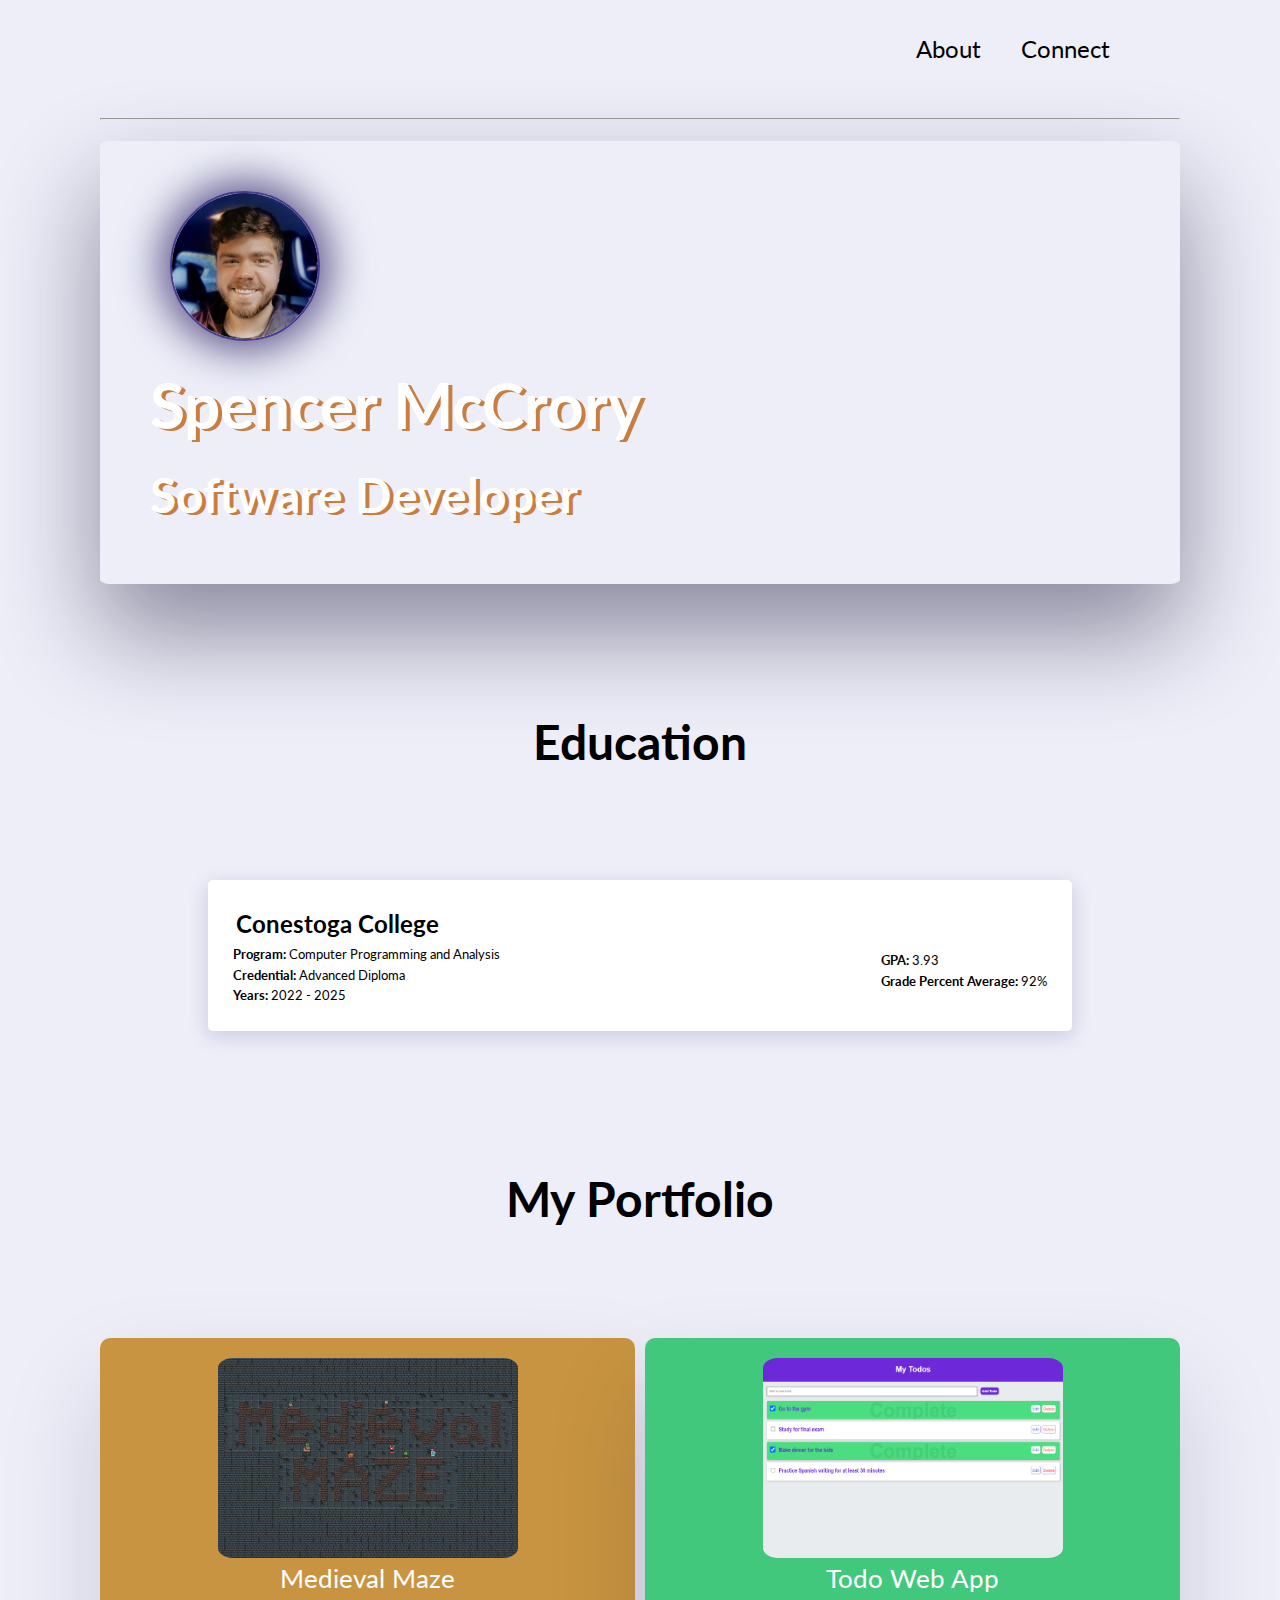
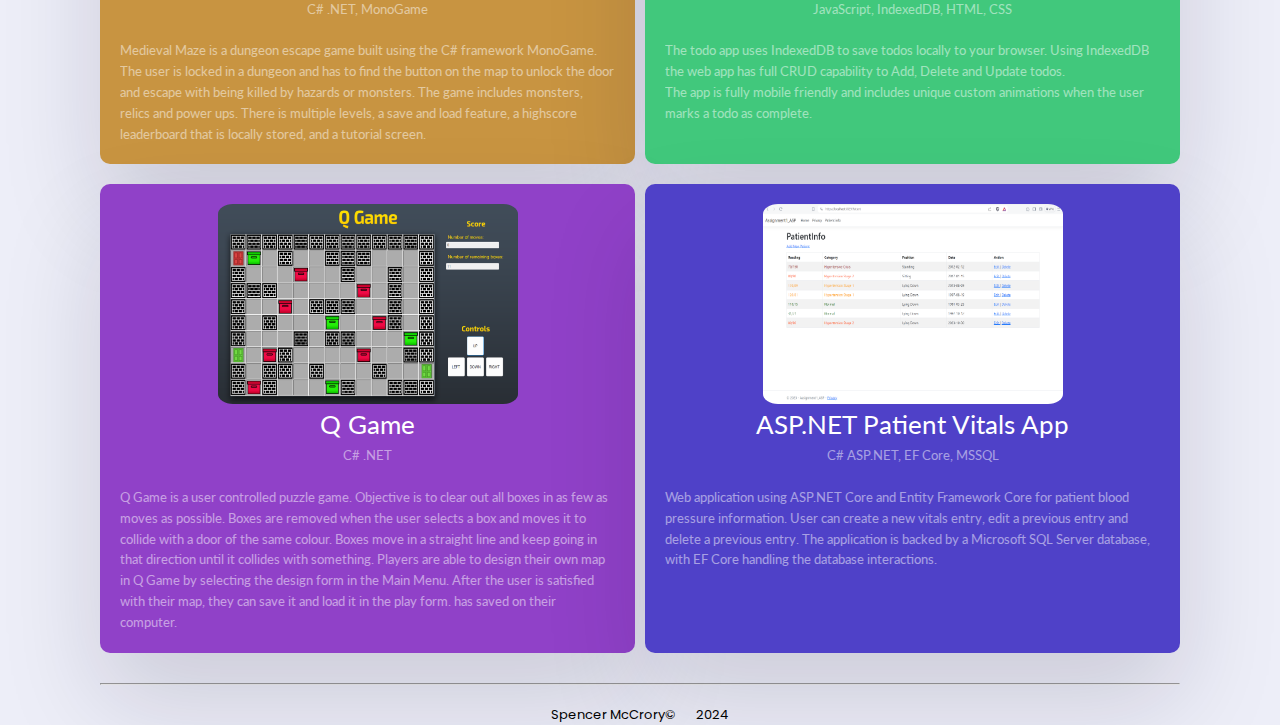
==== index.html @ ac6a8a07 "Add files via upload" ====
<!DOCTYPE html>
<html lang="en">
  <head>
    <meta charset="UTF-8" />
    <meta http-equiv="X-UA-Compatible" content="IE=edge" />
    <meta name="viewport" content="width=device-width, initial-scale=1.0" />
    <title>Spencer McCrory - Portfolio</title>
    <link rel="stylesheet" href="./styles/style.css" />
    <link
      rel="stylesheet"
      href="https://cdnjs.cloudflare.com/ajax/libs/font-awesome/6.2.0/css/all.min.css"
      integrity="sha512-xh6O/CkQoPOWDdYTDqeRdPCVd1SpvCA9XXcUnZS2FmJNp1coAFzvtCN9BmamE+4aHK8yyUHUSCcJHgXloTyT2A=="
      crossorigin="anonymous"
      referrerpolicy="no-referrer"
    />
  </head>
  <body>
    <div class="navbar">
      <nav>
        <a href="./pages/about.html">About</a>
        <a href="./pages/connect.html">Connect</a>
      </nav>
    </div>
    <hr />
    <br />
    <div class="header-card">
      <div class="main-profile">
        <div id="name">
          <img
            id="profile-image"
            src="./images/spencer-portfolio-pic-edit copy.png"
            alt=""
          />
          <h1>Spencer McCrory</h1>
          <h2>Software Developer</h2>
        </div>
      </div>
    </div>
    <section class="education-section">
      <h2 id="portfolio-title">Education</h2>
      <div class="container-flex">
        <div class="education-entry">
          <div class="program-details">
            <h3>Conestoga College</h3>
            <div class="details">
              <p><strong>Program:</strong> Computer Programming and Analysis</p>
              <p><strong>Credential:</strong> Advanced Diploma</p>
              <p><strong>Years:</strong> 2022 - 2025</p>
            </div>
          </div>
          <div class="gpa-details">
            <p><strong>GPA:</strong> 3.93</p>
            <p><strong>Grade Percent Average:</strong> 92%</p>
          </div>
        </div>
      </div>
    </section>
    <h2 id="portfolio-title">My Portfolio</h2>

    <div class="container">
      <div class="card card-green">
        <div class="img-container">
          <img
            class="portfolio-images"
            src="./images/MedievalMaze3.png"
            alt="c# monogame app"
          />
        </div>

        <div class="main-text portfolio-title">Medieval Maze</div>
        <div class="sub-text">
          <a id="link-portfolio"><p>C# .NET, MonoGame</p></a>
          <br />
          Medieval Maze is a dungeon escape game built using the C# framework
          MonoGame.
          <br />
          The user is locked in a dungeon and has to find the button on the map
          to unlock the door and escape with being killed by hazards or
          monsters. The game includes monsters, relics and power ups. There is
          multiple levels, a save and load feature, a highscore leaderboard that
          is locally stored, and a tutorial screen.
        </div>
      </div>
      <div class="card card-light-blue">
        <div class="img-container">
          <img
            class="portfolio-images"
            src="./images/myTodoApp.png"
            alt="todo app"
          />
        </div>

        <div class="main-text portfolio-title">Todo Web App</div>
        <div class="sub-text">
          <a id="link-portfolio"><p>JavaScript, IndexedDB, HTML, CSS</p></a>
          <br />
          The todo app uses IndexedDB to save todos locally to your browser.
          Using IndexedDB the web app has full CRUD capability to Add, Delete
          and Update todos.
          <br />
          The app is fully mobile friendly and includes unique custom animations
          when the user marks a todo as complete.
        </div>
      </div>
      <div class="card card-purple">
        <div class="img-container">
          <img
            class="portfolio-images"
            src="./images/qGame.png"
            alt="videogame"
            width="100%"
          />
        </div>

        <div class="main-text portfolio-title">Q Game</div>

        <div class="sub-text">
          <a id="link-portfolio"><p>C# .NET</p></a> <br />
          Q Game is a user controlled puzzle game. Objective is to clear out all
          boxes in as few as moves as possible. Boxes are removed when the user
          selects a box and moves it to collide with a door of the same colour.
          Boxes move in a straight line and keep going in that direction until
          it collides with something. Players are able to design their own map
          in Q Game by selecting the design form in the Main Menu. After the
          user is satisfied with their map, they can save it and load it in the
          play form. has saved on their computer.
        </div>
      </div>
      <div class="card card-gray">
        <div class="img-container">
          <img
            class="portfolio-images"
            src="./images/asp.netPatientApp.png"
            alt="asp.net website"
            width="100%"
          />
        </div>
        <div class="main-text portfolio-title">ASP.NET Patient Vitals App</div>
        <div class="sub-text">
          <a id="link-portfolio"><p>C# ASP.NET, EF Core, MSSQL</p></a>
          <br />
          Web application using ASP.NET Core and Entity Framework Core for
          patient blood pressure information. User can create a new vitals
          entry, edit a previous entry and delete a previous entry. The
          application is backed by a Microsoft SQL Server database, with EF Core
          handling the database interactions.
        </div>
      </div>
    </div>

    <hr />

    <footer>
      <p>Spencer McCrory&copy;</p>

      <p>2024</p>
    </footer>
  </body>
</html>
---- styles/style.css ----
@import url("https://fonts.googleapis.com/css2?family=Lato&display=swap");
@import url("https://fonts.googleapis.com/css2?family=Poppins&display=swap");
@import url("https://fonts.googleapis.com/css2?family=Roboto&display=swap");

* {
  margin: 0;
  padding: 0;
  box-sizing: border-box;
}

:root {
  --background: #edeef8;
  --orange: hsl(27, 55%, 52%);
  --boxshadow: rgba(17, 12, 46, 0.45) 0px 48px 100px 0px;
  --purple: hsl(264, 55%, 52%);
}

body {
  background-color: var(--background);
  font-family: "Lato", sans-serif;
  line-height: 1.6;
  font-size: 13px;
  margin-left: 100px;
  margin-right: 100px;
}

/* navigation bar styling */
nav {
  display: flex;
  justify-content: end;
}

nav a {
  padding-left: 20px;
  padding-right: 20px;
  font-size: 1.5rem;
  text-decoration: none;
  color: black;
}

nav a:hover {
  /* background-color: rgba(17, 12, 46, 0.05); */
  box-shadow: var(--boxshadow);
  border-radius: 10%;
}

.navbar {
  padding-top: 30px;
  padding-left: 50px;
  padding-right: 50px;
  padding-bottom: 30px;
  box-sizing: border-box;
}

/* main header styling */
.main-profile {
  background-image: url(../images/bg-portfolio-blue.png);
  box-shadow: var(--boxshadow);
  background-size: cover;
  padding: 50px;
  color: white;
  display: flex;
  align-items: center;
  border-radius: 1%;
  grid-column: 1/5;
}

.header-card {
  display: grid;
  grid-template-columns: repeat(4, 1fr);
  gap: 60px;
}

.main-profile-about {
  text-align: center;
}

.profile-pic-title {
  display: flex;
  justify-content: center;
  align-items: center;
  width: 89%;
}

#profile-image {
  height: 150px;
  width: 150px;
  object-fit: cover;
  border-radius: 50%;
  border: 2px solid rgba(19, 0, 112, 0.753);
  margin-left: 20px;
  box-shadow: rgba(13, 2, 76, 0.647) 0px 0px 40px 10px;
}
.profile-image {
  margin-top: 100px;
}

.title {
  font-size: 1.5rem;
  text-align: center;
}

#portfolio-title {
  margin: 100px;
  font-size: 3rem;
  text-align: center;
}
.container {
  max-width: 1400px;

  display: grid;
  grid-template-columns: repeat(2, 1fr);
  gap: 10px;
}
.img-container {
  display: flex;
  justify-content: center;
  width: 100%;
}

.card {
  background-color: white;
  padding: 20px;
  box-shadow: rgba(17, 12, 46, 0.15) 0px 48px 100px 0px;
  margin-bottom: 10px;
  border-radius: 10px;
}

.card header {
  display: flex;
  align-items: center;
  margin-bottom: 10px;
}

.card header h3 {
  font-size: 1.3rem;
}

.card header p {
  opacity: 50%;
}

.card header img {
  width: 75px;
  height: 75px;
  border-radius: 50%;
  border: 2px solid rgb(0, 0, 0);
}

.card .main-text {
  font-size: 1.6rem;
}

.card .sub-text {
  opacity: 50%;
}

.card-green {
  background: hsl(37, 55%, 52%);
  color: white;
  grid-column: 1;
  grid-row: 1/2;
}

.card-light-blue {
  background: hsl(146, 55%, 52%);
  color: white;
}

.card-gray {
  background: hsl(246, 55%, 52%);
  color: white;
}

.card-blue {
  background: hsl(241, 55%, 52%);
  color: white;
  box-shadow: rgba(36, 13, 167, 0.803) 0px 0px 10px 0px;
}

.card-purple {
  background: hsl(275, 55%, 52%);
  color: white;
}

.portfolio-images {
  border-radius: 5%;
  max-width: 300px;
  max-height: 200px;
  min-height: 200px;
}

h3 {
  margin-left: 3px;
}

#name {
  margin-top: 0px;
  font-size: 2rem;
  text-shadow: var(--orange) 4px 2px;
}

#name-about {
  margin-top: 0px;
  font-size: 2rem;
  text-shadow: var(--orange) 4px 2px;
  margin: 0 auto;
  text-align: center;
  max-width: 600px;
}

#about-me {
  margin-top: 20px;
}

#about-profile-image {
  height: 150px;
  width: 150px;
  object-fit: cover;
  border-radius: 50%;
  border: 2px solid rgba(19, 0, 112, 0.753);
  margin-right: 10px;
  box-shadow: rgba(13, 2, 76, 0.647) 0px 0px 40px 10px;
}

.sub-text2 {
  font-size: 14px;
  font-family: "Poppins", sans-serif;
}

footer {
  display: flex;
  justify-content: center;
  text-align: center;
  gap: 20px;
  font-family: "Poppins", sans-serif;
}
hr {
  margin-top: 20px;
}

h4 {
  font-size: 1.5rem;
  text-align: center;
  font-family: "Poppins", sans-serif;
}
ul {
  list-style-type: none;
  font-size: 1rem;
}

#social-media {
  text-align: center;
  color: black;
}
.social-media {
  color: black;
  text-decoration: none;
}
.social-media:hover {
  box-shadow: rgba(17, 12, 46, 0.45) 4px 10px 50px 2px;
  border-radius: 10%;
  padding: 1px;
}
#link-portfolio {
  text-align: center;
}
.inspirations {
  text-decoration: none;
  color: white;
  font-family: "Roboto", sans-serif;
}
i {
  margin: 5px;
}

.inspirations:hover {
  text-decoration: underline;
}

#link-portfolio {
  text-decoration: none;
  color: white;
}

.portfolio-title {
  text-align: center;
}

@media (max-width: 900px) {
  .container {
    grid-template-columns: 1fr;
  }
  .card:nth-of-type(1) {
    grid-column: 1;
    grid-row: 1;
  }
  .card:nth-of-type(2) {
    grid-column: 1;
    grid-row: 5;
  }
  .card:nth-of-type(3) {
    grid-row: 3;
    grid-column: 1;
  }
  .card:nth-of-type(4) {
    grid-row: 4;
    grid-column: 1;
  }
  .card:nth-of-type(5) {
    grid-column: 1;
    grid-row: 2;
  }
  body {
    margin: 0;
  }

  .header-with-aside {
    grid-template-columns: repeat(1, 1fr);
    width: 100%;
    gap: 0;
    padding: 0;
  }
  .main-profile {
    width: 100%;
  }
  .portfolio-images {
    border-radius: 5%;
    max-width: 300px;
    max-height: 200px;
    min-height: 0;
  }
}

.education-section {
  padding: 20px 0;
}

.education-entry {
  background-color: #ffffff;
  padding: 15px;
  border-radius: 5px;
  margin-bottom: 10px;
  box-shadow: rgba(13, 2, 76, 0.142) 0px 5px 20px 1px;
  display: flex;
  justify-content: space-between; /* Align items to opposite sides */
  align-items: center;
  width: 80%;
}

.education-entry h3 {
  margin-top: 0;
  font-size: 1.5rem;
}

footer {
  text-align: center;
  margin-top: 20px;
}

.container-flex {
  display: flex;
  flex-direction: column;
  align-items: center;
  width: 100%;
}

.program-details,
.gpa-details {
  margin: 10px; /* Adjust as needed */
}

.gpa-details {
  margin-top: 40px;
}
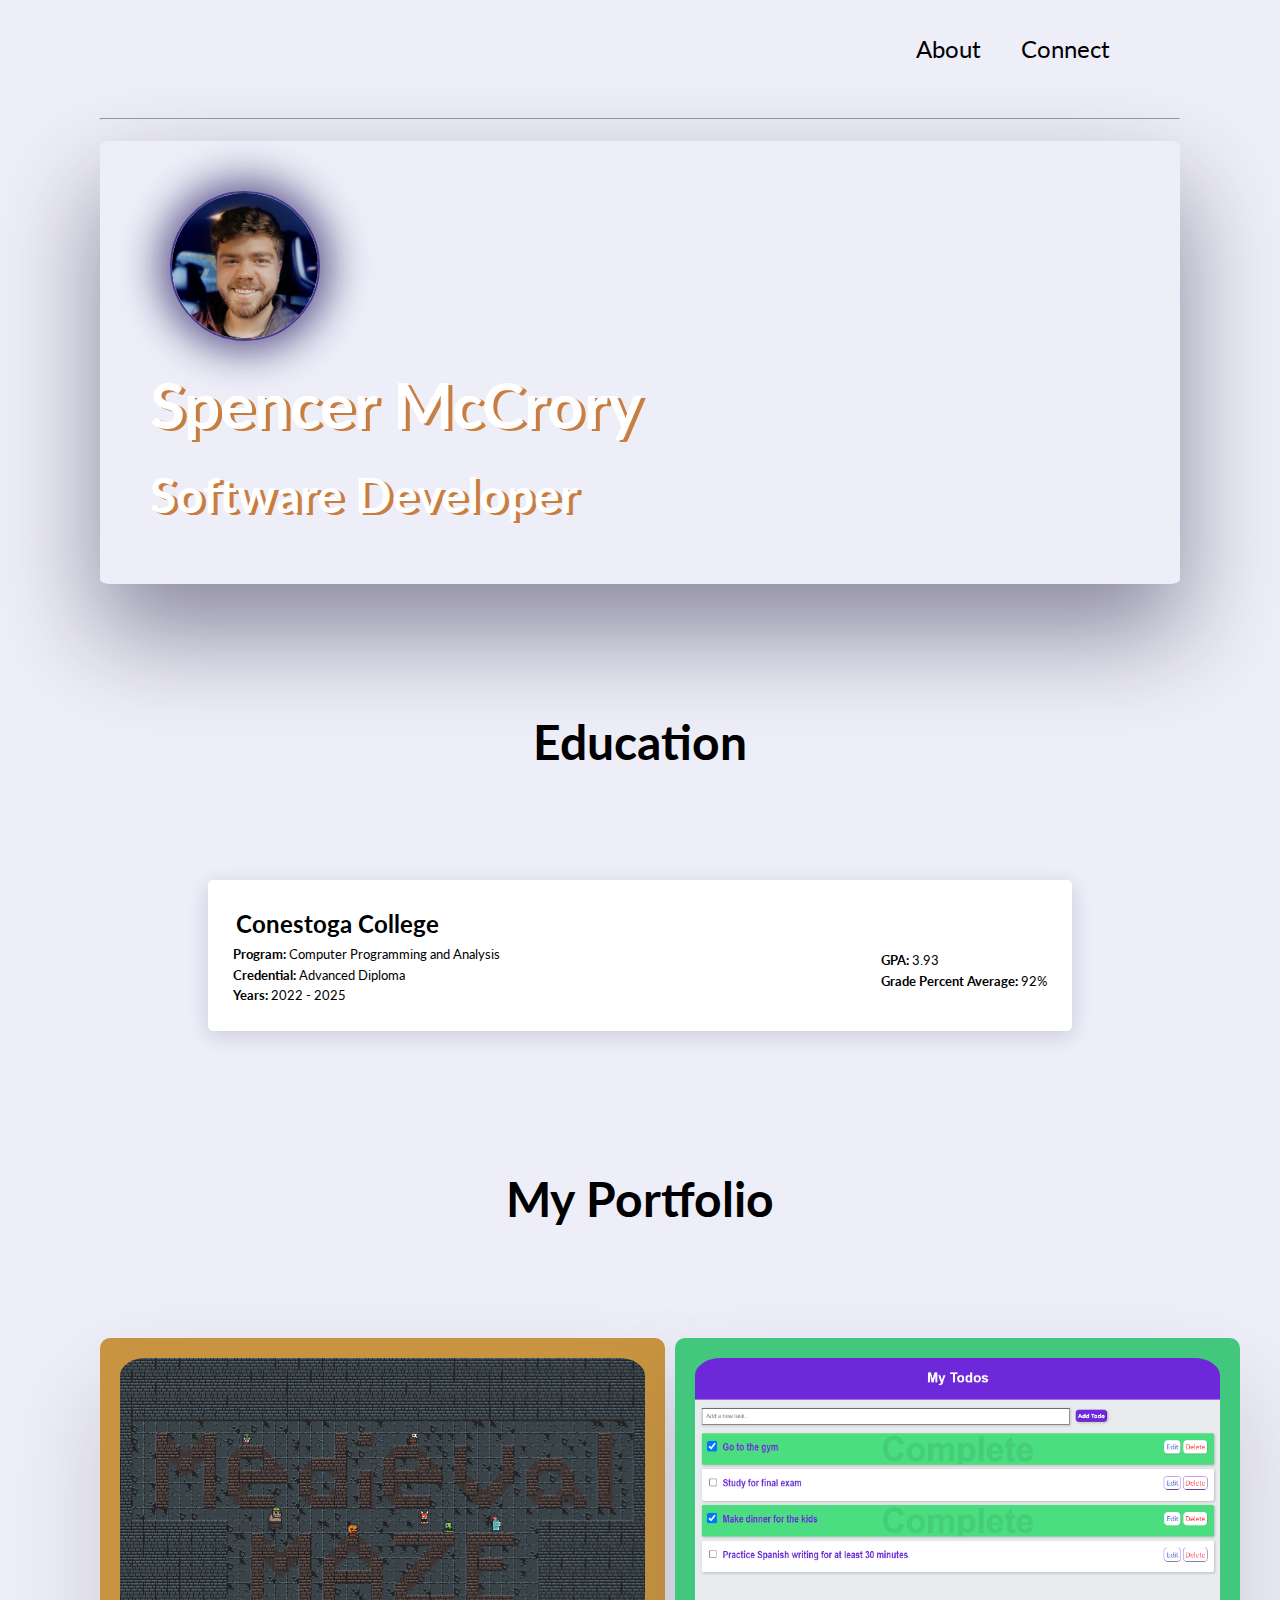
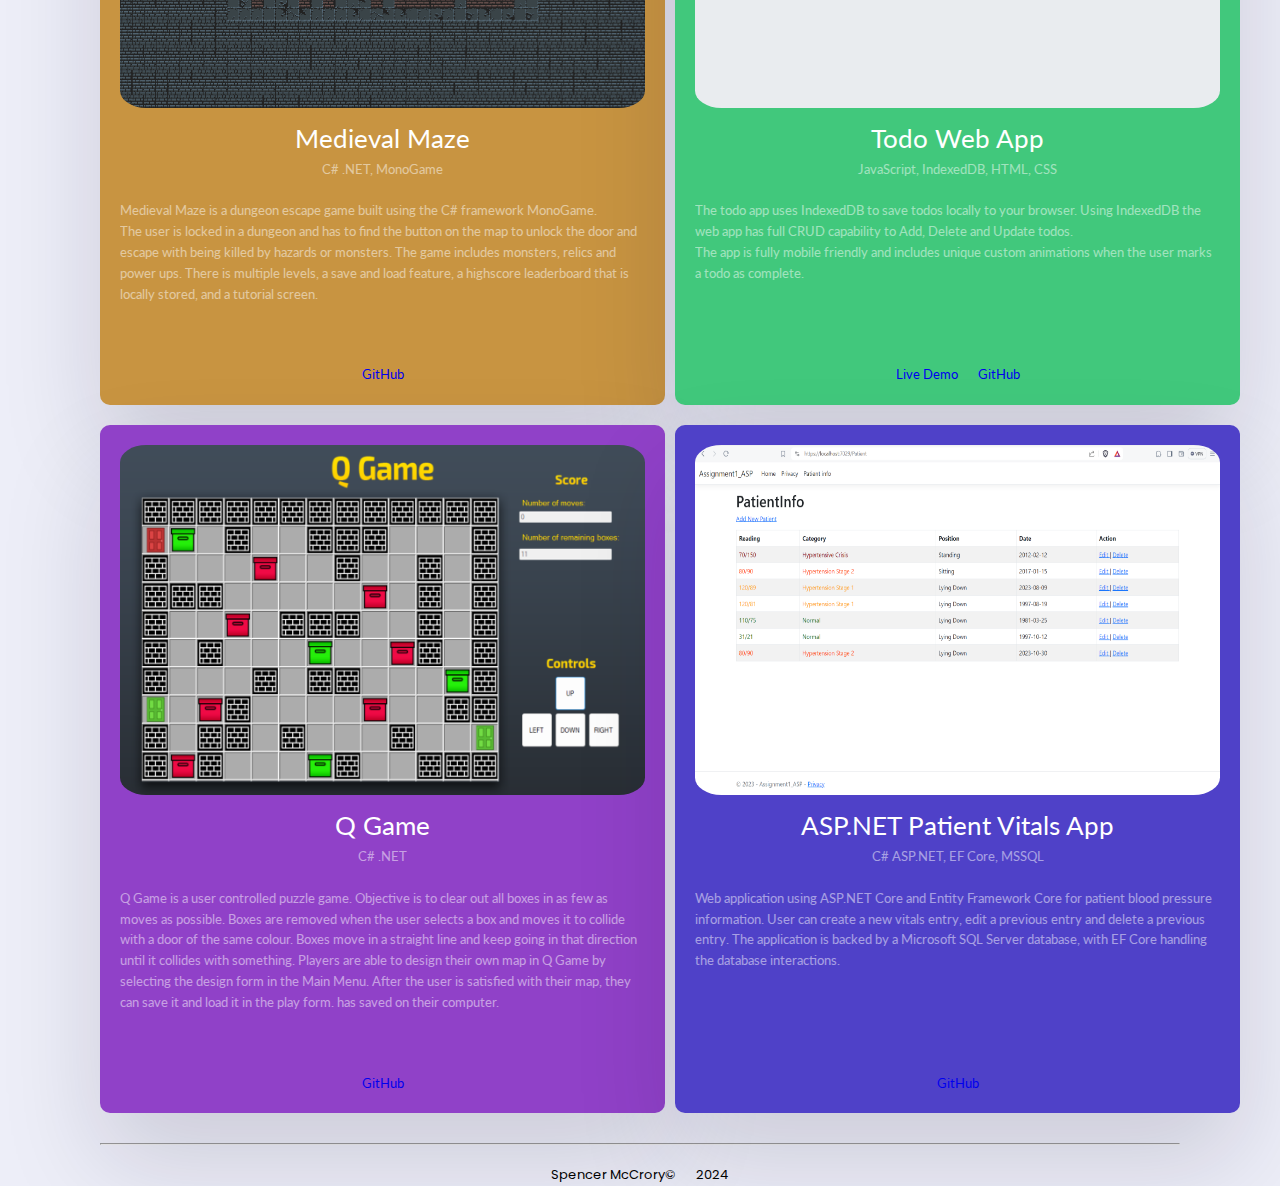
==== commit 4987c633: "added icons for cards with live demo for todo app" ====
--- a/index.html
+++ b/index.html
@@ -58,92 +58,129 @@
     <h2 id="portfolio-title">My Portfolio</h2>
 
     <div class="container">
-      <div class="card card-green">
-        <div class="img-container">
-          <img
-            class="portfolio-images"
-            src="./images/MedievalMaze3.png"
-            alt="c# monogame app"
-          />
+      <div class="card card-orange">
+        <div class="card-links-content-seperator">
+          <div class="img-container">
+            <img
+              class="portfolio-images"
+              src="./images/MedievalMaze3.png"
+              alt="c# monogame app"
+            />
+          </div>
+
+          <div class="main-text portfolio-title">Medieval Maze</div>
+          <div class="sub-text">
+            <a id="link-portfolio"><p>C# .NET, MonoGame</p></a>
+            <br />
+            Medieval Maze is a dungeon escape game built using the C# framework
+            MonoGame.
+            <br />
+            The user is locked in a dungeon and has to find the button on the
+            map to unlock the door and escape with being killed by hazards or
+            monsters. The game includes monsters, relics and power ups. There is
+            multiple levels, a save and load feature, a highscore leaderboard
+            that is locally stored, and a tutorial screen. <br />
+          </div>
         </div>
-
-        <div class="main-text portfolio-title">Medieval Maze</div>
-        <div class="sub-text">
-          <a id="link-portfolio"><p>C# .NET, MonoGame</p></a>
-          <br />
-          Medieval Maze is a dungeon escape game built using the C# framework
-          MonoGame.
-          <br />
-          The user is locked in a dungeon and has to find the button on the map
-          to unlock the door and escape with being killed by hazards or
-          monsters. The game includes monsters, relics and power ups. There is
-          multiple levels, a save and load feature, a highscore leaderboard that
-          is locally stored, and a tutorial screen.
+        <div class="portfolio-links">
+          <a href="#" class="portoflio-links-anchor-tag"
+            ><i class="fa-brands fa-github"></i>GitHub</a
+          >
         </div>
       </div>
-      <div class="card card-light-blue">
-        <div class="img-container">
-          <img
-            class="portfolio-images"
-            src="./images/myTodoApp.png"
-            alt="todo app"
-          />
+      <div class="card card-green">
+        <div class="card-links-content-seperator">
+          <div class="img-container">
+            <img
+              class="portfolio-images"
+              src="./images/myTodoApp.png"
+              alt="todo app"
+            />
+          </div>
+
+          <div class="main-text portfolio-title">Todo Web App</div>
+          <div class="sub-text">
+            <a id="link-portfolio"><p>JavaScript, IndexedDB, HTML, CSS</p> </a>
+            <br />
+            The todo app uses IndexedDB to save todos locally to your browser.
+            Using IndexedDB the web app has full CRUD capability to Add, Delete
+            and Update todos.
+            <br />
+            The app is fully mobile friendly and includes unique custom
+            animations when the user marks a todo as complete. <br />
+          </div>
         </div>
-
-        <div class="main-text portfolio-title">Todo Web App</div>
-        <div class="sub-text">
-          <a id="link-portfolio"><p>JavaScript, IndexedDB, HTML, CSS</p></a>
-          <br />
-          The todo app uses IndexedDB to save todos locally to your browser.
-          Using IndexedDB the web app has full CRUD capability to Add, Delete
-          and Update todos.
-          <br />
-          The app is fully mobile friendly and includes unique custom animations
-          when the user marks a todo as complete.
+        <div class="portfolio-links">
+          <a
+            href="https://spencermccrory.github.io/TodoApp/"
+            class="portoflio-links-anchor-tag"
+            ><i class="fa fa-play"></i>Live Demo</a
+          >
+          <a
+            href="https://spencermccrory.github.io/TodoApp/"
+            class="portoflio-links-anchor-tag"
+            ><i class="fa-brands fa-github"></i>GitHub</a
+          >
         </div>
       </div>
       <div class="card card-purple">
-        <div class="img-container">
-          <img
-            class="portfolio-images"
-            src="./images/qGame.png"
-            alt="videogame"
-            width="100%"
-          />
+        <div class="card-links-content-seperator">
+          <div class="img-container">
+            <img
+              class="portfolio-images"
+              src="./images/qGame.png"
+              alt="videogame"
+              width="100%"
+            />
+          </div>
+
+          <div class="main-text portfolio-title">Q Game</div>
+
+          <div class="sub-text">
+            <a id="link-portfolio"><p>C# .NET</p></a> <br />
+            Q Game is a user controlled puzzle game. Objective is to clear out
+            all boxes in as few as moves as possible. Boxes are removed when the
+            user selects a box and moves it to collide with a door of the same
+            colour. Boxes move in a straight line and keep going in that
+            direction until it collides with something. Players are able to
+            design their own map in Q Game by selecting the design form in the
+            Main Menu. After the user is satisfied with their map, they can save
+            it and load it in the play form. has saved on their computer.
+          </div>
         </div>
-
-        <div class="main-text portfolio-title">Q Game</div>
-
-        <div class="sub-text">
-          <a id="link-portfolio"><p>C# .NET</p></a> <br />
-          Q Game is a user controlled puzzle game. Objective is to clear out all
-          boxes in as few as moves as possible. Boxes are removed when the user
-          selects a box and moves it to collide with a door of the same colour.
-          Boxes move in a straight line and keep going in that direction until
-          it collides with something. Players are able to design their own map
-          in Q Game by selecting the design form in the Main Menu. After the
-          user is satisfied with their map, they can save it and load it in the
-          play form. has saved on their computer.
+        <div class="portfolio-links">
+          <a href="#" class="portoflio-links-anchor-tag"
+            ><i class="fa-brands fa-github"></i>GitHub</a
+          >
         </div>
       </div>
-      <div class="card card-gray">
-        <div class="img-container">
-          <img
-            class="portfolio-images"
-            src="./images/asp.netPatientApp.png"
-            alt="asp.net website"
-            width="100%"
-          />
+      <div class="card card-blue">
+        <div class="card-links-content-seperator">
+          <div class="img-container">
+            <img
+              class="portfolio-images"
+              src="./images/asp.netPatientApp.png"
+              alt="asp.net website"
+              width="100%"
+            />
+          </div>
+          <div class="main-text portfolio-title">
+            ASP.NET Patient Vitals App
+          </div>
+          <div class="sub-text">
+            <a id="link-portfolio"><p>C# ASP.NET, EF Core, MSSQL</p></a>
+            <br />
+            Web application using ASP.NET Core and Entity Framework Core for
+            patient blood pressure information. User can create a new vitals
+            entry, edit a previous entry and delete a previous entry. The
+            application is backed by a Microsoft SQL Server database, with EF
+            Core handling the database interactions.
+          </div>
         </div>
-        <div class="main-text portfolio-title">ASP.NET Patient Vitals App</div>
-        <div class="sub-text">
-          <a id="link-portfolio"><p>C# ASP.NET, EF Core, MSSQL</p></a>
-          <br />
-          Web application using ASP.NET Core and Entity Framework Core for
-          patient blood pressure information. User can create a new vitals
-          entry, edit a previous entry and delete a previous entry. The
-          application is backed by a Microsoft SQL Server database, with EF Core
-          handling the database interactions.
+        <div class="portfolio-links">
+          <a href="#" class="portoflio-links-anchor-tag"
+            ><i class="fa-brands fa-github"></i>GitHub</a
+          >
         </div>
       </div>
     </div>
--- a/styles/style.css
+++ b/styles/style.css
@@ -79,7 +79,8 @@
   display: flex;
   justify-content: center;
   align-items: center;
-  width: 89%;
+  width: 70%;
+  margin-left: 100px;
 }
 
 #profile-image {
@@ -100,10 +101,39 @@
   text-align: center;
 }
 
+/* PORTFOLIO CARD */
 #portfolio-title {
   margin: 100px;
   font-size: 3rem;
   text-align: center;
+}
+
+.portfolio-links {
+  display: flex;
+  justify-content: center;
+  text-decoration: none;
+  gap: 20px;
+}
+
+.portfolio-links a {
+  text-decoration: none;
+}
+
+.portfolio-links i {
+  font-size: 2rem;
+  text-align: center;
+}
+
+.portfolio-links i:hover {
+  transform: scale(1.1);
+  transition: 0.5s;
+}
+.portoflio-links-anchor-tag {
+  display: flex;
+  flex-direction: column;
+}
+.portoflio-links-anchor-tag:hover {
+  color: white;
 }
 .container {
   max-width: 1400px;
@@ -124,6 +154,9 @@
   box-shadow: rgba(17, 12, 46, 0.15) 0px 48px 100px 0px;
   margin-bottom: 10px;
   border-radius: 10px;
+  display: flex;
+  flex-direction: column;
+  justify-content: space-between;
 }
 
 .card header {
@@ -155,27 +188,21 @@
   opacity: 50%;
 }
 
-.card-green {
+.card-orange {
   background: hsl(37, 55%, 52%);
   color: white;
   grid-column: 1;
   grid-row: 1/2;
 }
 
-.card-light-blue {
+.card-green {
   background: hsl(146, 55%, 52%);
   color: white;
 }
 
-.card-gray {
+.card-blue {
   background: hsl(246, 55%, 52%);
   color: white;
-}
-
-.card-blue {
-  background: hsl(241, 55%, 52%);
-  color: white;
-  box-shadow: rgba(36, 13, 167, 0.803) 0px 0px 10px 0px;
 }
 
 .card-purple {
@@ -185,9 +212,14 @@
 
 .portfolio-images {
   border-radius: 5%;
-  max-width: 300px;
-  max-height: 200px;
-  min-height: 200px;
+  max-width: 525px;
+  max-height: 350px;
+  min-height: 350px;
+  margin-bottom: 10px;
+}
+
+.card-links-content-seperator {
+  margin-bottom: 50px;
 }
 
 h3 {
@@ -200,7 +232,7 @@
   text-shadow: var(--orange) 4px 2px;
 }
 
-#name-about {
+#profile-header {
   margin-top: 0px;
   font-size: 2rem;
   text-shadow: var(--orange) 4px 2px;
@@ -211,16 +243,35 @@
 
 #about-me {
   margin-top: 20px;
-}
-
-#about-profile-image {
+  background: hsl(241, 55%, 52%);
+  color: white;
+  box-shadow: rgba(36, 13, 167, 0.803) 0px 0px 10px 0px;
+}
+#about-me li:not(:last-child) {
+  margin-bottom: 10px;
+}
+#about-me li {
+  font-size: 1.1rem;
+}
+li a:hover {
+  box-shadow: 0 4px 8px rgba(0, 0, 0, 0.1) !important; /* Softer shadow */
+}
+#about-me li a {
+  color: white;
+}
+#about-me li a:hover {
+  color: rgb(241, 241, 241);
+}
+
+#about-profile-image,
+#connect-profile-image {
   height: 150px;
   width: 150px;
   object-fit: cover;
   border-radius: 50%;
   border: 2px solid rgba(19, 0, 112, 0.753);
   margin-right: 10px;
-  box-shadow: rgba(13, 2, 76, 0.647) 0px 0px 40px 10px;
+  box-shadow: var(--boxshadow);
 }
 
 .sub-text2 {
@@ -329,6 +380,23 @@
     max-width: 300px;
     max-height: 200px;
     min-height: 0;
+  }
+  .profile-pic-title {
+    display: flex;
+    justify-content: center;
+    align-items: center;
+    width: 100%;
+    margin: 0;
+  }
+
+  #about-sub-text {
+    font-size: 1.2rem;
+  }
+  #about-name {
+    font-size: 1.5rem;
+  }
+  #profile-header {
+    margin: 0;
   }
 }
 
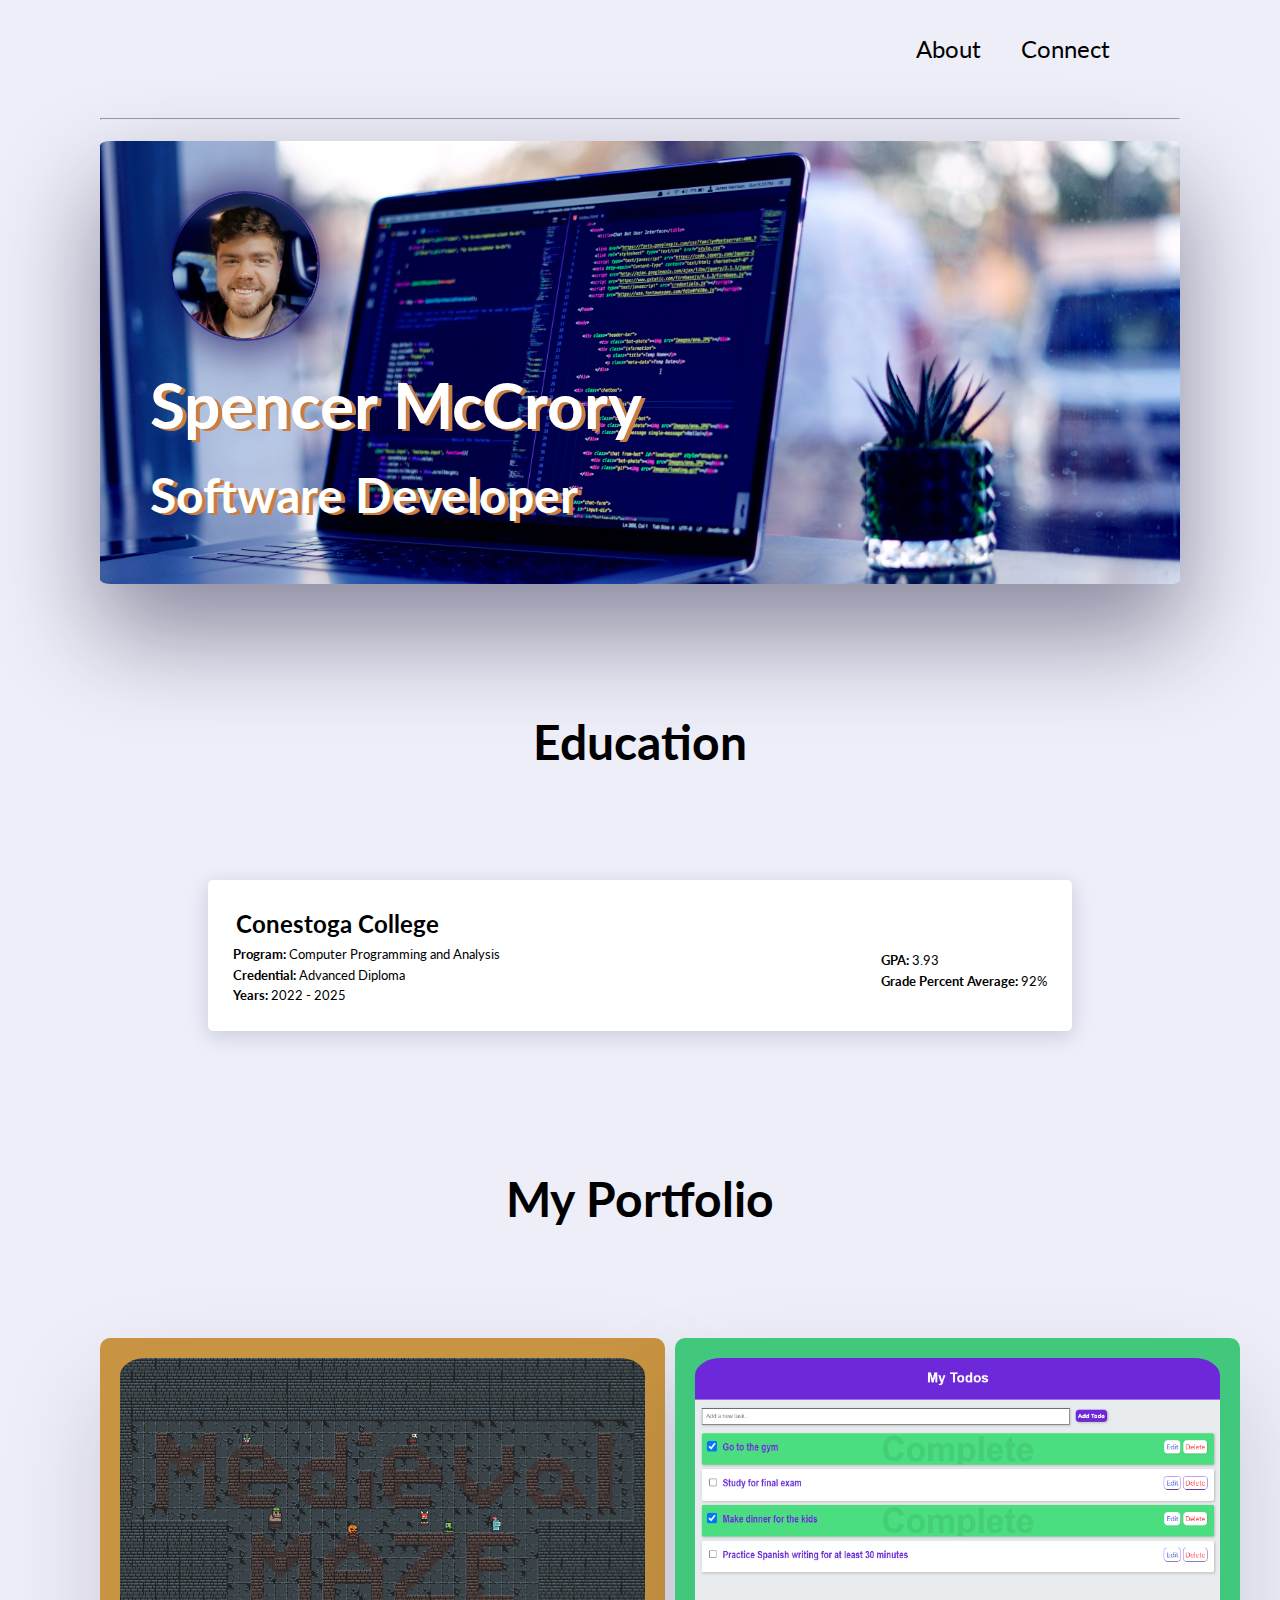
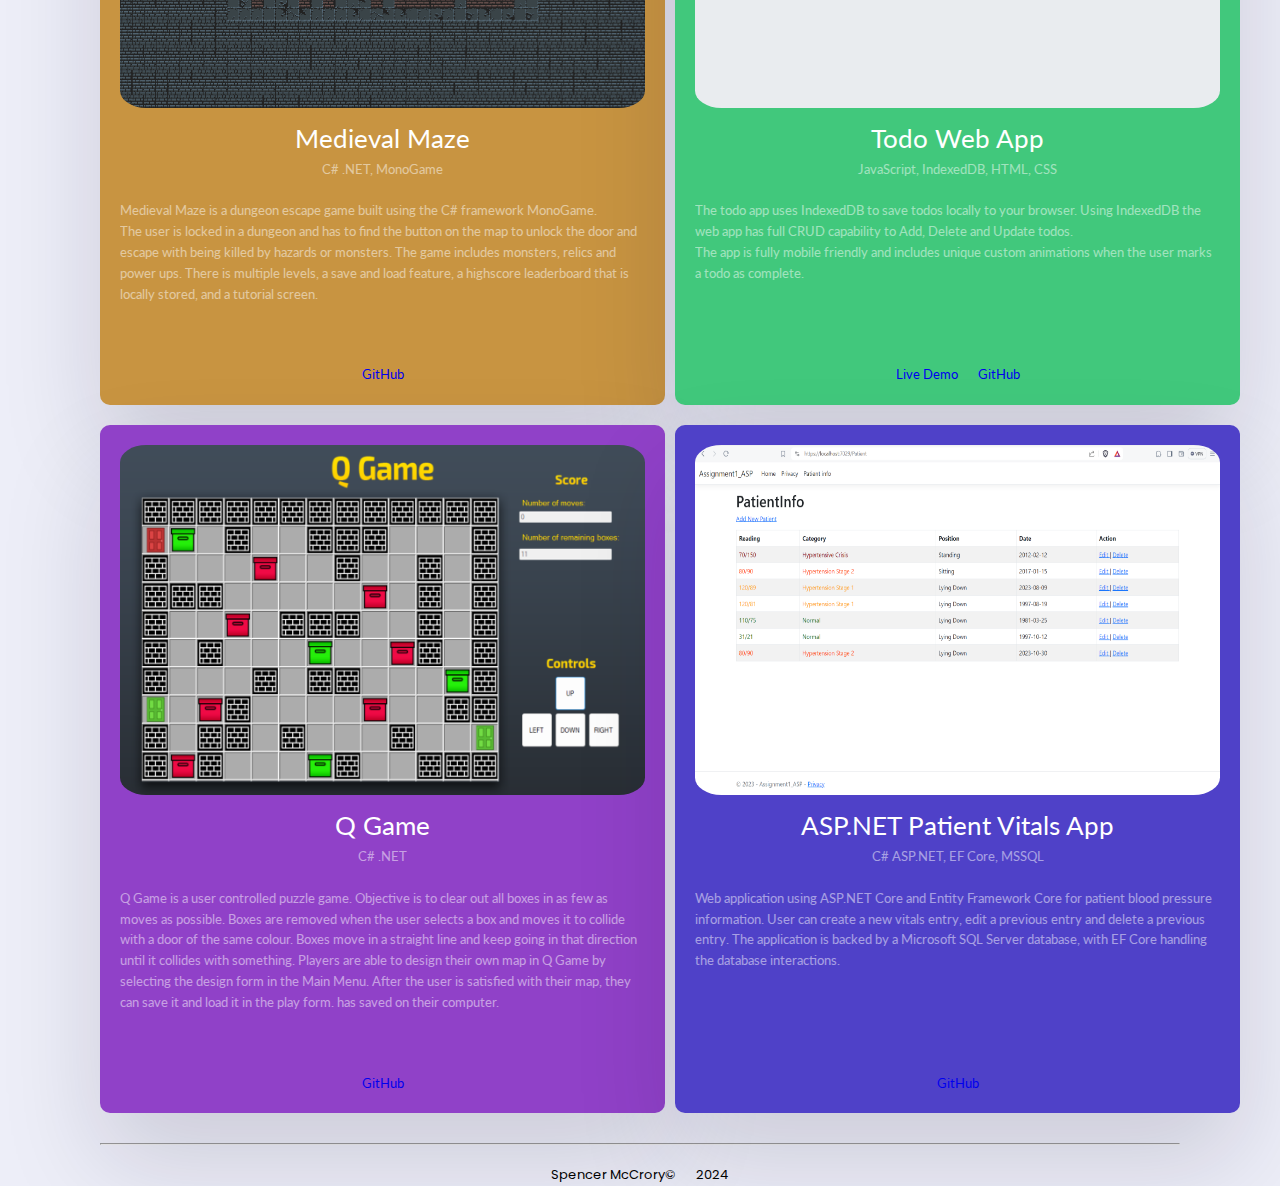
==== commit a913876b: "background image now loads faster upon inital load" ====
--- a/index.html
+++ b/index.html
@@ -6,6 +6,7 @@
     <meta name="viewport" content="width=device-width, initial-scale=1.0" />
     <title>Spencer McCrory - Portfolio</title>
     <link rel="stylesheet" href="./styles/style.css" />
+    <link rel="preload" href="./images/bg-portfoloio copy.jpg" as="image" />
     <link
       rel="stylesheet"
       href="https://cdnjs.cloudflare.com/ajax/libs/font-awesome/6.2.0/css/all.min.css"
@@ -17,8 +18,8 @@
   <body>
     <div class="navbar">
       <nav>
-        <a href="./pages/about.html">About</a>
-        <a href="./pages/connect.html">Connect</a>
+        <a href="./pages/about">About</a>
+        <a href="./pages/connect">Connect</a>
       </nav>
     </div>
     <hr />
@@ -184,7 +185,11 @@
         </div>
       </div>
     </div>
-
+    <img
+      src="./images/bg-portfoloio copy.jpg"
+      alt="Preload Image"
+      style="display: none"
+    />
     <hr />
 
     <footer>
--- a/styles/style.css
+++ b/styles/style.css
@@ -54,7 +54,7 @@
 
 /* main header styling */
 .main-profile {
-  background-image: url(../images/bg-portfolio-blue.png);
+  background-image: url(../images/bg-portfoloio\ copy.jpg);
   box-shadow: var(--boxshadow);
   background-size: cover;
   padding: 50px;
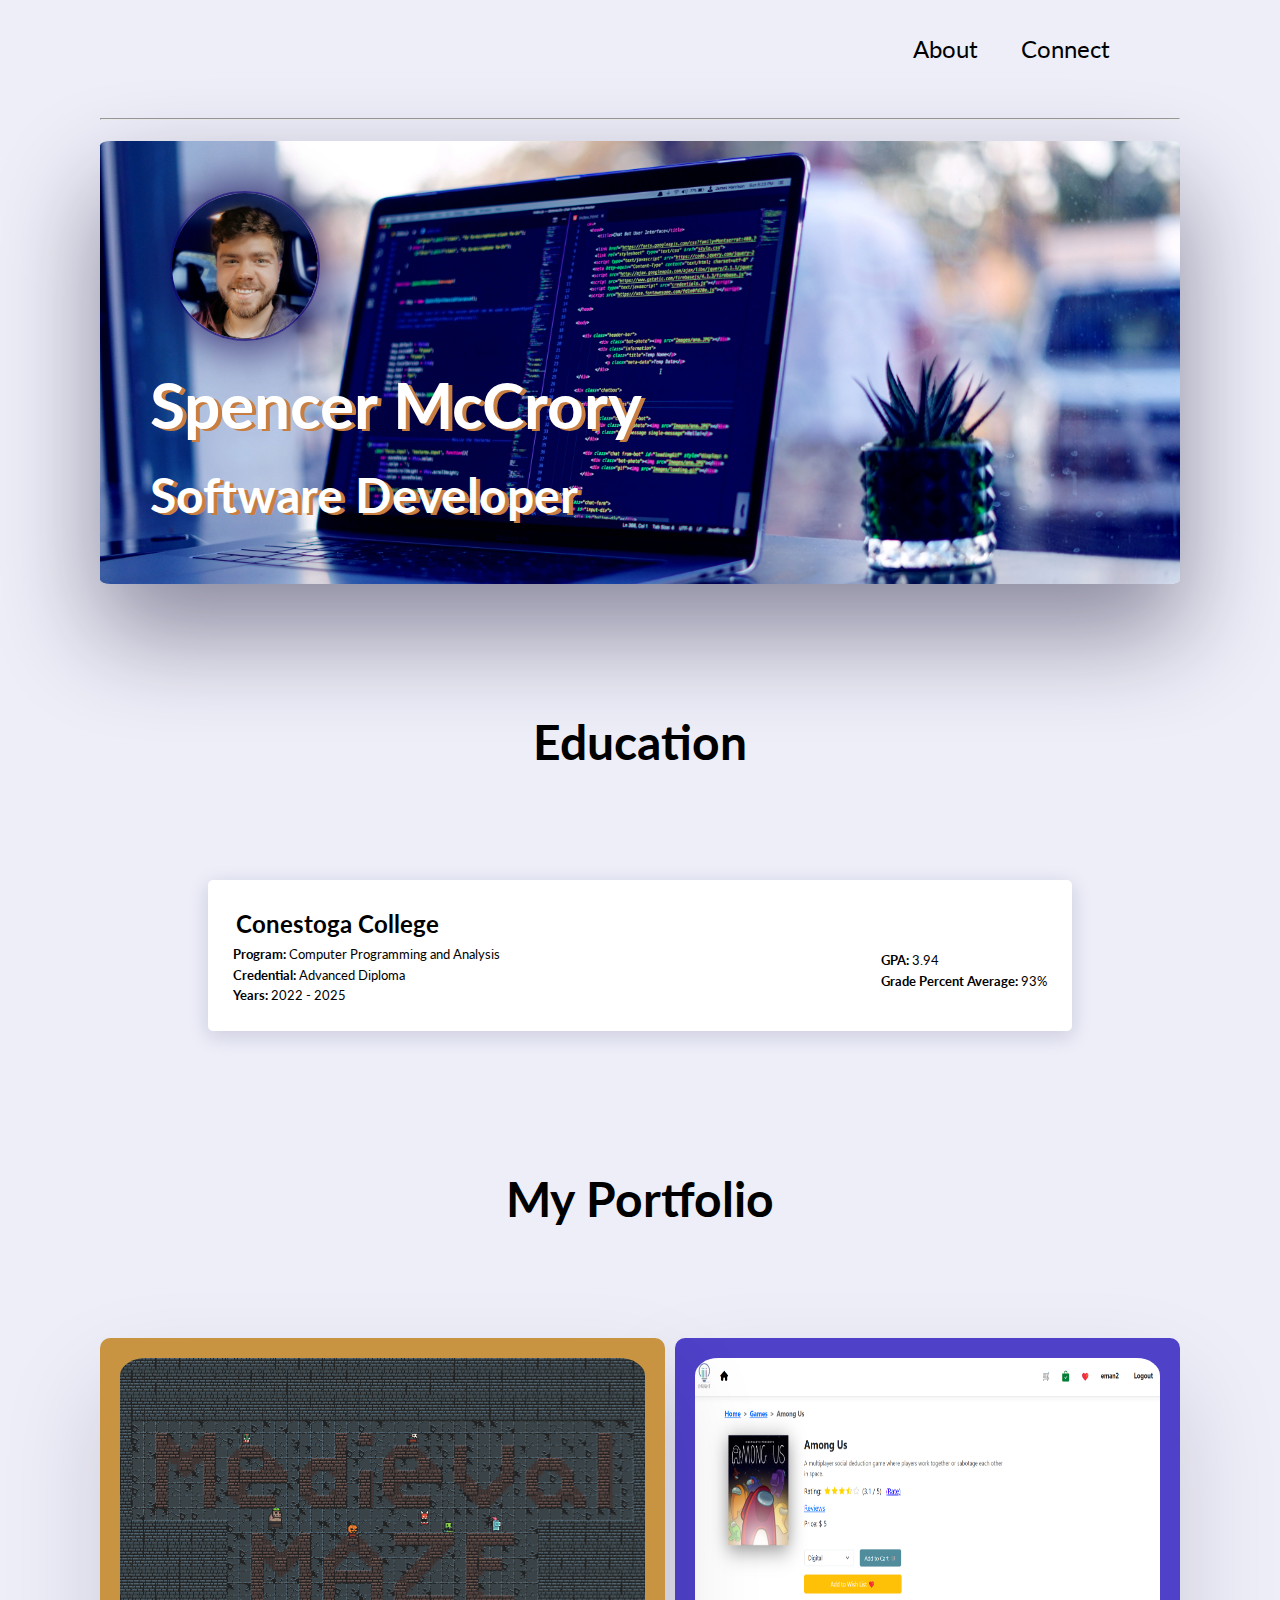
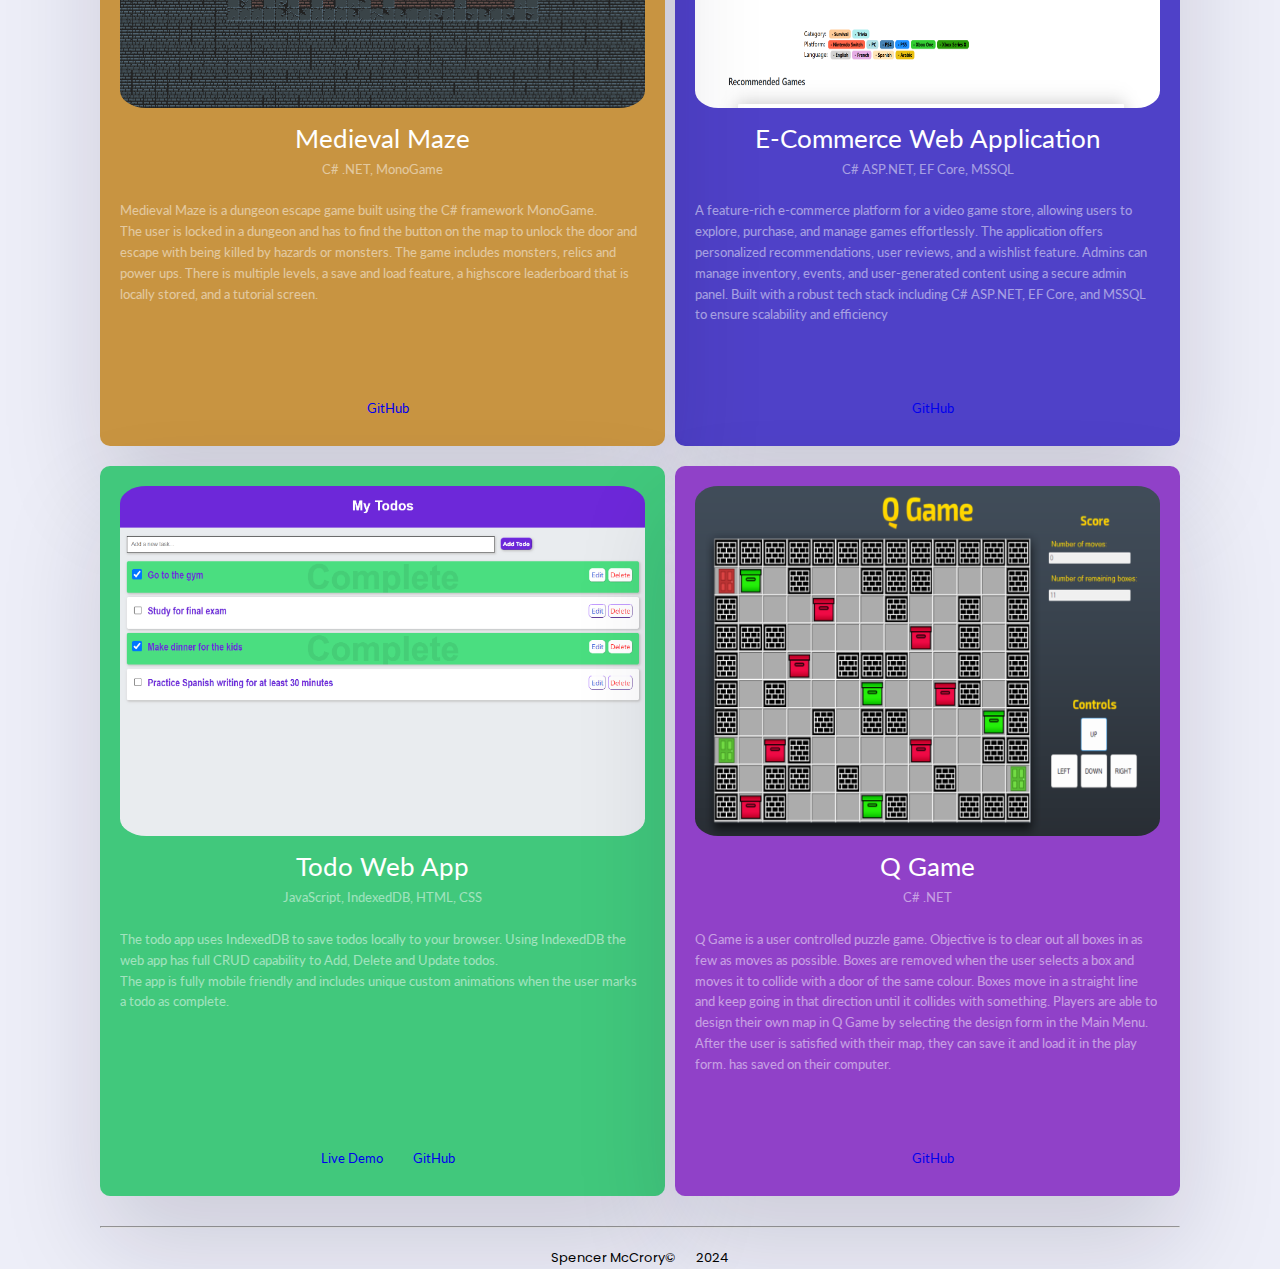
==== commit 7e952207: "Added CVGS to portfolio" ====
--- a/index.html
+++ b/index.html
@@ -18,8 +18,13 @@
   <body>
     <div class="navbar">
       <nav>
-        <a href="./pages/about">About</a>
-        <a href="./pages/connect">Connect</a>
+        <div>
+          <a href="./" class="nav-icon"><i class="fa fa-home"></i></a>
+        </div>
+        <div>
+          <a href="/pages/about">About</a>
+          <a href="/pages/connect">Connect</a>
+        </div>
       </nav>
     </div>
     <hr />
@@ -50,8 +55,8 @@
             </div>
           </div>
           <div class="gpa-details">
-            <p><strong>GPA:</strong> 3.93</p>
-            <p><strong>Grade Percent Average:</strong> 92%</p>
+            <p><strong>GPA:</strong> 3.94</p>
+            <p><strong>Grade Percent Average:</strong> 93%</p>
           </div>
         </div>
       </div>
@@ -59,6 +64,39 @@
     <h2 id="portfolio-title">My Portfolio</h2>
 
     <div class="container">
+      <div class="card card-blue">
+        <div class="card-links-content-seperator">
+          <div class="img-container">
+            <img
+              class="portfolio-images"
+              src="./images/Insight-App-CVGS.png"
+              alt="asp.net website"
+              width="100%"
+            />
+          </div>
+          <div class="main-text portfolio-title">
+            E-Commerce Web Application
+          </div>
+          <div class="sub-text">
+            <a id="link-portfolio"><p>C# ASP.NET, EF Core, MSSQL</p></a>
+            <br />
+            A feature-rich e-commerce platform for a video game store, allowing
+            users to explore, purchase, and manage games effortlessly. The
+            application offers personalized recommendations, user reviews, and a
+            wishlist feature. Admins can manage inventory, events, and
+            user-generated content using a secure admin panel. Built with a
+            robust tech stack including C# ASP.NET, EF Core, and MSSQL to ensure
+            scalability and efficiency
+          </div>
+        </div>
+        <div class="portfolio-links">
+          <a
+            href="https://github.com/SpencerMcCrory/Insight-CVGS"
+            class="portoflio-icon-links"
+            ><i class="fa-brands fa-github"></i>GitHub</a
+          >
+        </div>
+      </div>
       <div class="card card-orange">
         <div class="card-links-content-seperator">
           <div class="img-container">
@@ -84,7 +122,9 @@
           </div>
         </div>
         <div class="portfolio-links">
-          <a href="#" class="portoflio-links-anchor-tag"
+          <a
+            href="https://github.com/SpencerMcCrory/Medieval-Maze"
+            class="portoflio-icon-links"
             ><i class="fa-brands fa-github"></i>GitHub</a
           >
         </div>
@@ -114,12 +154,12 @@
         <div class="portfolio-links">
           <a
             href="https://spencermccrory.github.io/TodoApp/"
-            class="portoflio-links-anchor-tag"
+            class="portoflio-icon-links"
             ><i class="fa fa-play"></i>Live Demo</a
           >
           <a
-            href="https://spencermccrory.github.io/TodoApp/"
-            class="portoflio-links-anchor-tag"
+            href="https://github.com/SpencerMcCrory/TodoApp/"
+            class="portoflio-icon-links"
             ><i class="fa-brands fa-github"></i>GitHub</a
           >
         </div>
@@ -150,36 +190,9 @@
           </div>
         </div>
         <div class="portfolio-links">
-          <a href="#" class="portoflio-links-anchor-tag"
-            ><i class="fa-brands fa-github"></i>GitHub</a
-          >
-        </div>
-      </div>
-      <div class="card card-blue">
-        <div class="card-links-content-seperator">
-          <div class="img-container">
-            <img
-              class="portfolio-images"
-              src="./images/asp.netPatientApp.png"
-              alt="asp.net website"
-              width="100%"
-            />
-          </div>
-          <div class="main-text portfolio-title">
-            ASP.NET Patient Vitals App
-          </div>
-          <div class="sub-text">
-            <a id="link-portfolio"><p>C# ASP.NET, EF Core, MSSQL</p></a>
-            <br />
-            Web application using ASP.NET Core and Entity Framework Core for
-            patient blood pressure information. User can create a new vitals
-            entry, edit a previous entry and delete a previous entry. The
-            application is backed by a Microsoft SQL Server database, with EF
-            Core handling the database interactions.
-          </div>
-        </div>
-        <div class="portfolio-links">
-          <a href="#" class="portoflio-links-anchor-tag"
+          <a
+            href="https://github.com/SpencerMcCrory/Q-Game"
+            class="portoflio-icon-links"
             ><i class="fa-brands fa-github"></i>GitHub</a
           >
         </div>
